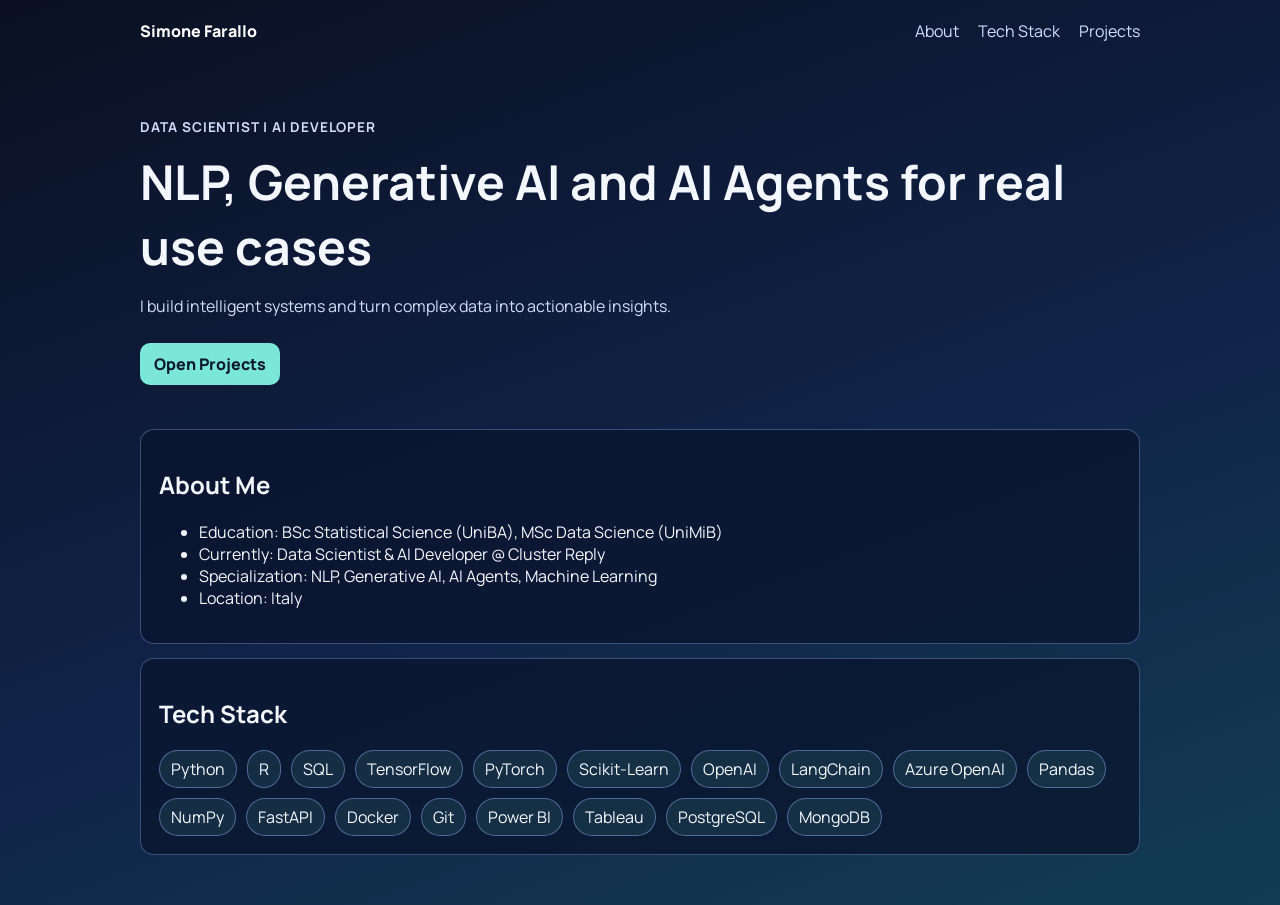
==== index.html @ da517fd9 "Add portfolio pages" ====
﻿<!doctype html>
<html lang="en">
<head>
  <meta charset="utf-8" />
  <meta name="viewport" content="width=device-width, initial-scale=1" />
  <title>Simone Farallo | Portfolio</title>
  <link rel="preconnect" href="https://fonts.googleapis.com">
  <link rel="preconnect" href="https://fonts.gstatic.com" crossorigin>
  <link href="https://fonts.googleapis.com/css2?family=Manrope:wght@400;600;800&display=swap" rel="stylesheet">
  <link rel="stylesheet" href="styles.css" />
</head>
<body>
  <header class="nav">
    <a class="logo" href="index.html">Simone Farallo</a>
    <nav>
      <a href="#about">About</a>
      <a href="#stack">Tech Stack</a>
      <a href="projects.html">Projects</a>
    </nav>
  </header>

  <main class="wrap">
    <section class="hero">
      <p class="tag">Data Scientist | AI Developer</p>
      <h1>NLP, Generative AI and AI Agents for real use cases</h1>
      <p>I build intelligent systems and turn complex data into actionable insights.</p>
      <a class="btn" href="projects.html">Open Projects</a>
    </section>

    <section id="about" class="card">
      <h2>About Me</h2>
      <ul>
        <li>Education: BSc Statistical Science (UniBA), MSc Data Science (UniMiB)</li>
        <li>Currently: Data Scientist & AI Developer @ Cluster Reply</li>
        <li>Specialization: NLP, Generative AI, AI Agents, Machine Learning</li>
        <li>Location: Italy</li>
      </ul>
    </section>

    <section id="stack" class="card">
      <h2>Tech Stack</h2>
      <div class="chips">
        <span>Python</span><span>R</span><span>SQL</span><span>TensorFlow</span><span>PyTorch</span><span>Scikit-Learn</span>
        <span>OpenAI</span><span>LangChain</span><span>Azure OpenAI</span><span>Pandas</span><span>NumPy</span><span>FastAPI</span>
        <span>Docker</span><span>Git</span><span>Power BI</span><span>Tableau</span><span>PostgreSQL</span><span>MongoDB</span>
      </div>
    </section>
  </main>
</body>
</html>
---- styles.css ----
﻿body {
  margin: 0;
  font-family: Manrope, sans-serif;
  color: #f4f7ff;
  background: linear-gradient(160deg, #0a1022, #102348 55%, #123c54);
}

.nav {
  max-width: 1000px;
  margin: 0 auto;
  padding: 20px;
  display: flex;
  justify-content: space-between;
  align-items: center;
}

.logo { color: #fff; text-decoration: none; font-weight: 800; }
.nav nav a { color: #cfe0ff; text-decoration: none; margin-left: 16px; }

.wrap { max-width: 1000px; margin: 0 auto; padding: 12px 20px 50px; }
.hero { padding: 30px 0; }
.hero h1 { font-size: clamp(2rem, 5vw, 3rem); margin: 8px 0; }
.hero p { color: #d2def8; }
.hero.small { padding-bottom: 8px; }
.tag { color: #7be7d8; font-weight: 700; letter-spacing: .06em; text-transform: uppercase; font-size: .85rem; }

.btn {
  display: inline-block;
  margin-top: 10px;
  background: #7be7d8;
  color: #0b1930;
  text-decoration: none;
  font-weight: 800;
  padding: 10px 14px;
  border-radius: 10px;
}

.card {
  background: rgba(10, 20, 44, 0.75);
  border: 1px solid rgba(146, 181, 255, 0.35);
  border-radius: 14px;
  padding: 18px;
  margin-top: 14px;
}

.chips { display: flex; flex-wrap: wrap; gap: 10px; }
.chips span {
  border: 1px solid rgba(146, 181, 255, 0.45);
  padding: 7px 11px;
  border-radius: 999px;
  background: rgba(123, 231, 216, 0.1);
}

.grid {
  display: grid;
  grid-template-columns: repeat(auto-fill, minmax(230px, 1fr));
  gap: 12px;
}

.repo {
  display: block;
  text-decoration: none;
  color: #f4f7ff;
  border: 1px solid rgba(146, 181, 255, 0.35);
  border-radius: 12px;
  padding: 12px;
  background: rgba(123, 231, 216, 0.08);
}

.repo p { margin: 8px 0 0; color: #d2def8; font-size: .92rem; }
#status { color: #b7c9f0; }
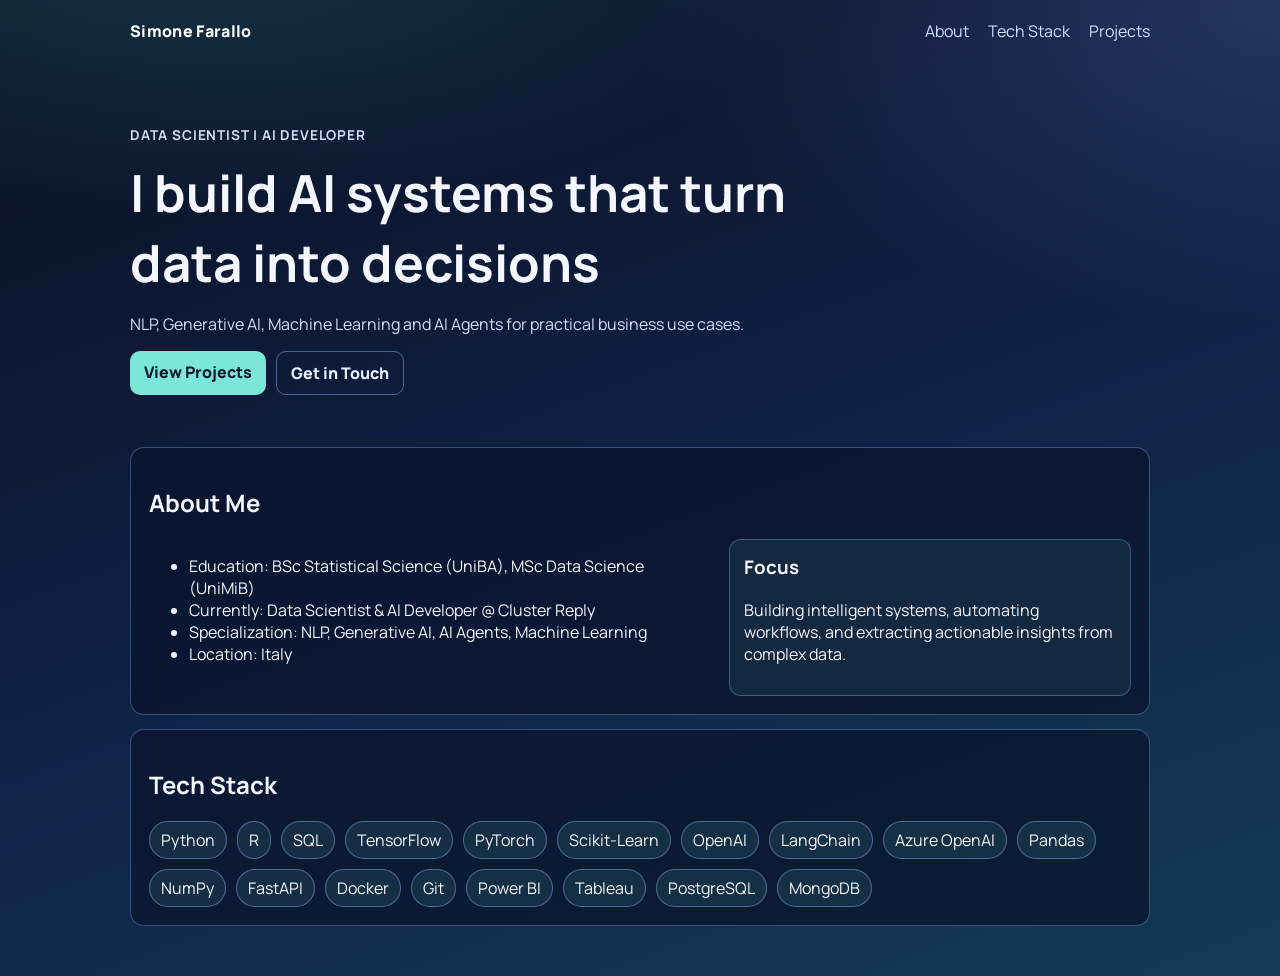
==== commit 95185cab: "update project 1" ====
--- a/index.html
+++ b/index.html
@@ -22,19 +22,30 @@
   <main class="wrap">
     <section class="hero">
       <p class="tag">Data Scientist | AI Developer</p>
-      <h1>NLP, Generative AI and AI Agents for real use cases</h1>
-      <p>I build intelligent systems and turn complex data into actionable insights.</p>
-      <a class="btn" href="projects.html">Open Projects</a>
+      <h1>I build AI systems that turn data into decisions</h1>
+      <p>
+        NLP, Generative AI, Machine Learning and AI Agents for practical business use cases.
+      </p>
+      <div class="hero-actions">
+        <a class="btn" href="projects.html">View Projects</a>
+        <a class="btn secondary" href="mailto:simonefarallo@gmail.com">Get in Touch</a>
+      </div>
     </section>
 
     <section id="about" class="card">
       <h2>About Me</h2>
-      <ul>
-        <li>Education: BSc Statistical Science (UniBA), MSc Data Science (UniMiB)</li>
-        <li>Currently: Data Scientist & AI Developer @ Cluster Reply</li>
-        <li>Specialization: NLP, Generative AI, AI Agents, Machine Learning</li>
-        <li>Location: Italy</li>
-      </ul>
+      <div class="two-cols">
+        <ul>
+          <li>Education: BSc Statistical Science (UniBA), MSc Data Science (UniMiB)</li>
+          <li>Currently: Data Scientist & AI Developer @ Cluster Reply</li>
+          <li>Specialization: NLP, Generative AI, AI Agents, Machine Learning</li>
+          <li>Location: Italy</li>
+        </ul>
+        <div class="mini-note">
+          <h3>Focus</h3>
+          <p>Building intelligent systems, automating workflows, and extracting actionable insights from complex data.</p>
+        </div>
+      </div>
     </section>
 
     <section id="stack" class="card">
--- a/styles.css
+++ b/styles.css
@@ -2,11 +2,14 @@
   margin: 0;
   font-family: Manrope, sans-serif;
   color: #f4f7ff;
-  background: linear-gradient(160deg, #0a1022, #102348 55%, #123c54);
+  background:
+    radial-gradient(1200px 520px at 12% -10%, rgba(77, 238, 220, 0.18), transparent 60%),
+    radial-gradient(1000px 500px at 100% 0%, rgba(125, 154, 255, 0.2), transparent 65%),
+    linear-gradient(160deg, #0a1022, #102348 55%, #123c54);
 }
 
 .nav {
-  max-width: 1000px;
+  max-width: 1020px;
   margin: 0 auto;
   padding: 20px;
   display: flex;
@@ -14,25 +17,73 @@
   align-items: center;
 }
 
-.logo { color: #fff; text-decoration: none; font-weight: 800; }
-.nav nav a { color: #cfe0ff; text-decoration: none; margin-left: 16px; }
+.logo {
+  color: #fff;
+  text-decoration: none;
+  font-weight: 800;
+  letter-spacing: 0.02em;
+}
 
-.wrap { max-width: 1000px; margin: 0 auto; padding: 12px 20px 50px; }
-.hero { padding: 30px 0; }
-.hero h1 { font-size: clamp(2rem, 5vw, 3rem); margin: 8px 0; }
-.hero p { color: #d2def8; }
-.hero.small { padding-bottom: 8px; }
-.tag { color: #7be7d8; font-weight: 700; letter-spacing: .06em; text-transform: uppercase; font-size: .85rem; }
+.nav nav a {
+  color: #cfe0ff;
+  text-decoration: none;
+  margin-left: 16px;
+}
+
+.wrap {
+  max-width: 1020px;
+  margin: 0 auto;
+  padding: 12px 20px 50px;
+}
+
+.hero {
+  padding: 38px 0;
+}
+
+.hero h1 {
+  font-size: clamp(2rem, 5vw, 3.2rem);
+  margin: 10px 0;
+  max-width: 760px;
+}
+
+.hero p {
+  color: #d2def8;
+  max-width: 760px;
+}
+
+.hero.small {
+  padding-bottom: 10px;
+}
+
+.tag {
+  color: #7be7d8;
+  font-weight: 700;
+  letter-spacing: 0.06em;
+  text-transform: uppercase;
+  font-size: 0.85rem;
+}
+
+.hero-actions {
+  display: flex;
+  gap: 10px;
+  flex-wrap: wrap;
+  margin-top: 14px;
+}
 
 .btn {
   display: inline-block;
-  margin-top: 10px;
   background: #7be7d8;
   color: #0b1930;
   text-decoration: none;
   font-weight: 800;
   padding: 10px 14px;
   border-radius: 10px;
+}
+
+.btn.secondary {
+  background: transparent;
+  color: #e9f1ff;
+  border: 1px solid rgba(146, 181, 255, 0.45);
 }
 
 .card {
@@ -43,7 +94,29 @@
   margin-top: 14px;
 }
 
-.chips { display: flex; flex-wrap: wrap; gap: 10px; }
+.two-cols {
+  display: grid;
+  grid-template-columns: 1.4fr 1fr;
+  gap: 18px;
+}
+
+.mini-note {
+  background: rgba(123, 231, 216, 0.08);
+  border: 1px solid rgba(146, 181, 255, 0.35);
+  border-radius: 12px;
+  padding: 14px;
+}
+
+.mini-note h3 {
+  margin-top: 0;
+}
+
+.chips {
+  display: flex;
+  flex-wrap: wrap;
+  gap: 10px;
+}
+
 .chips span {
   border: 1px solid rgba(146, 181, 255, 0.45);
   padding: 7px 11px;
@@ -53,19 +126,48 @@
 
 .grid {
   display: grid;
-  grid-template-columns: repeat(auto-fill, minmax(230px, 1fr));
-  gap: 12px;
+  grid-template-columns: repeat(auto-fill, minmax(290px, 1fr));
+  gap: 14px;
 }
 
-.repo {
-  display: block;
-  text-decoration: none;
-  color: #f4f7ff;
-  border: 1px solid rgba(146, 181, 255, 0.35);
+.project {
+  border: 1px solid rgba(146, 181, 255, 0.4);
   border-radius: 12px;
-  padding: 12px;
+  padding: 14px;
   background: rgba(123, 231, 216, 0.08);
 }
 
-.repo p { margin: 8px 0 0; color: #d2def8; font-size: .92rem; }
-#status { color: #b7c9f0; }
+.project h3 {
+  margin: 0 0 8px;
+}
+
+.project p {
+  margin: 0 0 12px;
+  color: #d2def8;
+}
+
+.project-links {
+  display: flex;
+  gap: 8px;
+  flex-wrap: wrap;
+}
+
+.project-link {
+  display: inline-block;
+  text-decoration: none;
+  color: #e9f1ff;
+  border: 1px solid rgba(146, 181, 255, 0.45);
+  border-radius: 8px;
+  padding: 7px 10px;
+  font-size: 0.9rem;
+}
+
+#status {
+  color: #b7c9f0;
+}
+
+@media (max-width: 780px) {
+  .two-cols {
+    grid-template-columns: 1fr;
+  }
+}
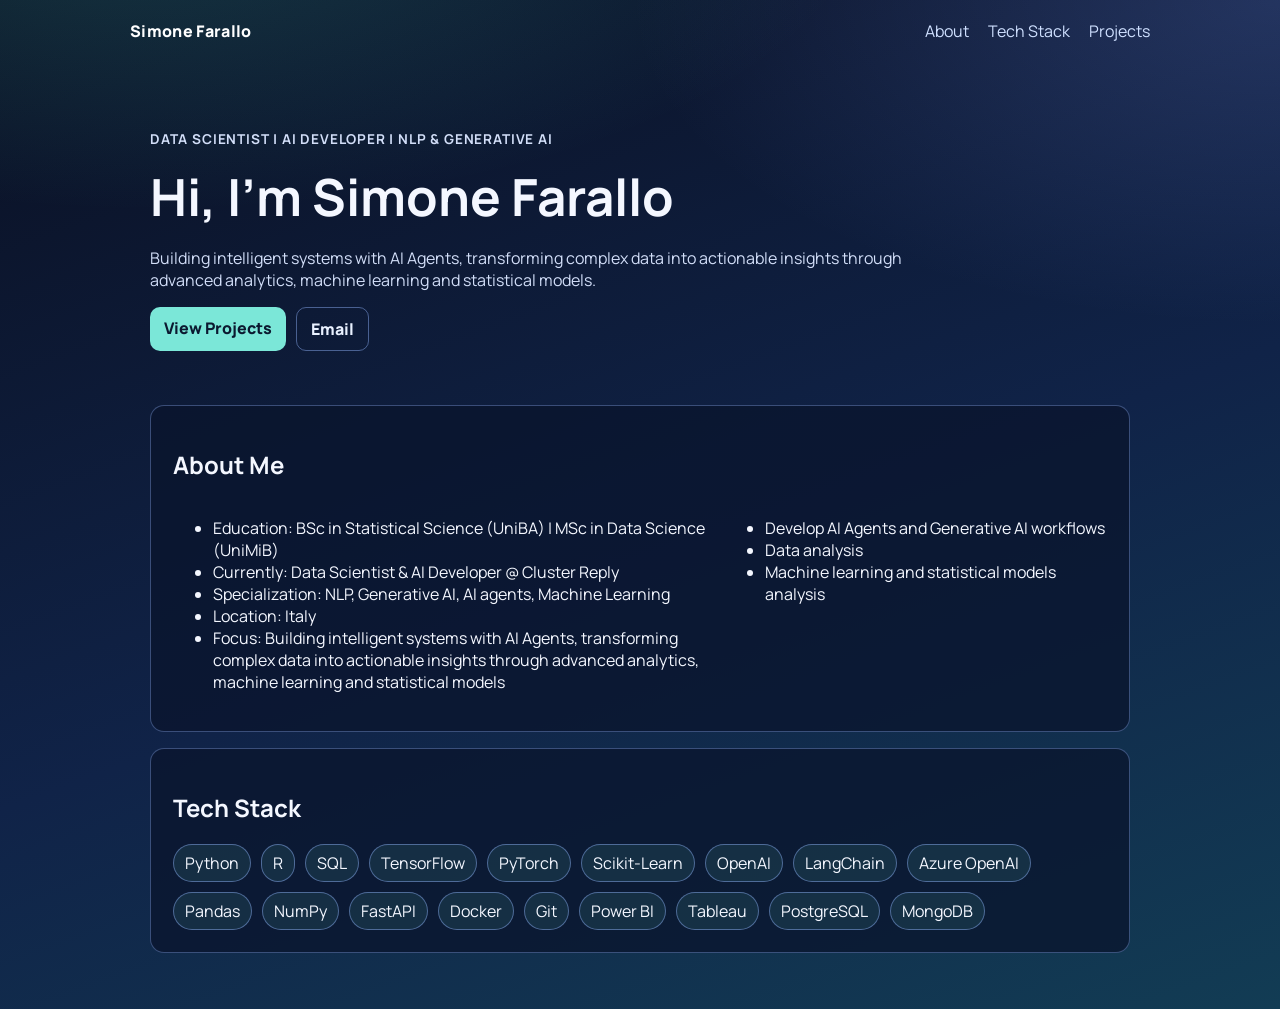
==== commit 0932cc25: "update FE of page" ====
--- a/index.html
+++ b/index.html
@@ -21,14 +21,14 @@
 
   <main class="wrap">
     <section class="hero">
-      <p class="tag">Data Scientist | AI Developer</p>
-      <h1>I build AI systems that turn data into decisions</h1>
+      <p class="tag">Data Scientist | AI Developer | NLP & Generative AI</p>
+      <h1>Hi, I'm Simone Farallo</h1>
       <p>
-        NLP, Generative AI, Machine Learning and AI Agents for practical business use cases.
+        Building intelligent systems with AI Agents, transforming complex data into actionable insights through advanced analytics, machine learning and statistical models.
       </p>
       <div class="hero-actions">
         <a class="btn" href="projects.html">View Projects</a>
-        <a class="btn secondary" href="mailto:simonefarallo@gmail.com">Get in Touch</a>
+        <a class="btn secondary" href="mailto:simonefarallo@gmail.com">Email</a>
       </div>
     </section>
 
@@ -36,15 +36,17 @@
       <h2>About Me</h2>
       <div class="two-cols">
         <ul>
-          <li>Education: BSc Statistical Science (UniBA), MSc Data Science (UniMiB)</li>
+          <li>Education: BSc in Statistical Science (UniBA) | MSc in Data Science (UniMiB)</li>
           <li>Currently: Data Scientist & AI Developer @ Cluster Reply</li>
-          <li>Specialization: NLP, Generative AI, AI Agents, Machine Learning</li>
+          <li>Specialization: NLP, Generative AI, AI agents, Machine Learning</li>
           <li>Location: Italy</li>
+          <li>Focus: Building intelligent systems with AI Agents, transforming complex data into actionable insights through advanced analytics, machine learning and statistical models</li>
         </ul>
-        <div class="mini-note">
-          <h3>Focus</h3>
-          <p>Building intelligent systems, automating workflows, and extracting actionable insights from complex data.</p>
-        </div>
+        <ul>
+          <li>Develop AI Agents and Generative AI workflows</li>
+          <li>Data analysis</li>
+          <li>Machine learning and statistical models analysis</li>
+        </ul>
       </div>
     </section>
 
--- a/styles.css
+++ b/styles.css
@@ -31,9 +31,9 @@
 }
 
 .wrap {
-  max-width: 1020px;
+  max-width: 980px;
   margin: 0 auto;
-  padding: 12px 20px 50px;
+  padding: 16px 24px 56px;
 }
 
 .hero {
@@ -52,7 +52,15 @@
 }
 
 .hero.small {
-  padding-bottom: 10px;
+  padding-bottom: 16px;
+}
+
+.hero.centered,
+.hero.centered h1,
+.hero.centered p {
+  text-align: center;
+  margin-left: auto;
+  margin-right: auto;
 }
 
 .tag {
@@ -90,8 +98,8 @@
   background: rgba(10, 20, 44, 0.75);
   border: 1px solid rgba(146, 181, 255, 0.35);
   border-radius: 14px;
-  padding: 18px;
-  margin-top: 14px;
+  padding: 22px;
+  margin-top: 16px;
 }
 
 .two-cols {
@@ -124,32 +132,36 @@
   background: rgba(123, 231, 216, 0.1);
 }
 
-.grid {
-  display: grid;
-  grid-template-columns: repeat(auto-fill, minmax(290px, 1fr));
-  gap: 14px;
-}
-
-.project {
-  border: 1px solid rgba(146, 181, 255, 0.4);
-  border-radius: 12px;
-  padding: 14px;
-  background: rgba(123, 231, 216, 0.08);
-}
-
-.project h3 {
-  margin: 0 0 8px;
-}
-
-.project p {
-  margin: 0 0 12px;
+.project-single-wrap {
+  max-width: 820px;
+  margin-left: auto;
+  margin-right: auto;
+}
+
+.project-single {
+  text-align: left;
+}
+
+.project-single h2 {
+  margin-top: 0;
+  margin-bottom: 10px;
+  font-size: 2rem;
+}
+
+.project-single p {
   color: #d2def8;
+  margin: 0 0 16px;
+  font-size: 1.1rem;
 }
 
 .project-links {
   display: flex;
   gap: 8px;
   flex-wrap: wrap;
+}
+
+.project-links.center {
+  justify-content: flex-start;
 }
 
 .project-link {
@@ -162,6 +174,13 @@
   font-size: 0.9rem;
 }
 
+.project-link.strong {
+  background: #7be7d8;
+  color: #0b1930;
+  border-color: #7be7d8;
+  font-weight: 800;
+}
+
 #status {
   color: #b7c9f0;
 }
@@ -170,4 +189,12 @@
   .two-cols {
     grid-template-columns: 1fr;
   }
-}
+
+  .wrap {
+    padding: 14px 16px 42px;
+  }
+
+  .project-single h2 {
+    font-size: 1.7rem;
+  }
+}
